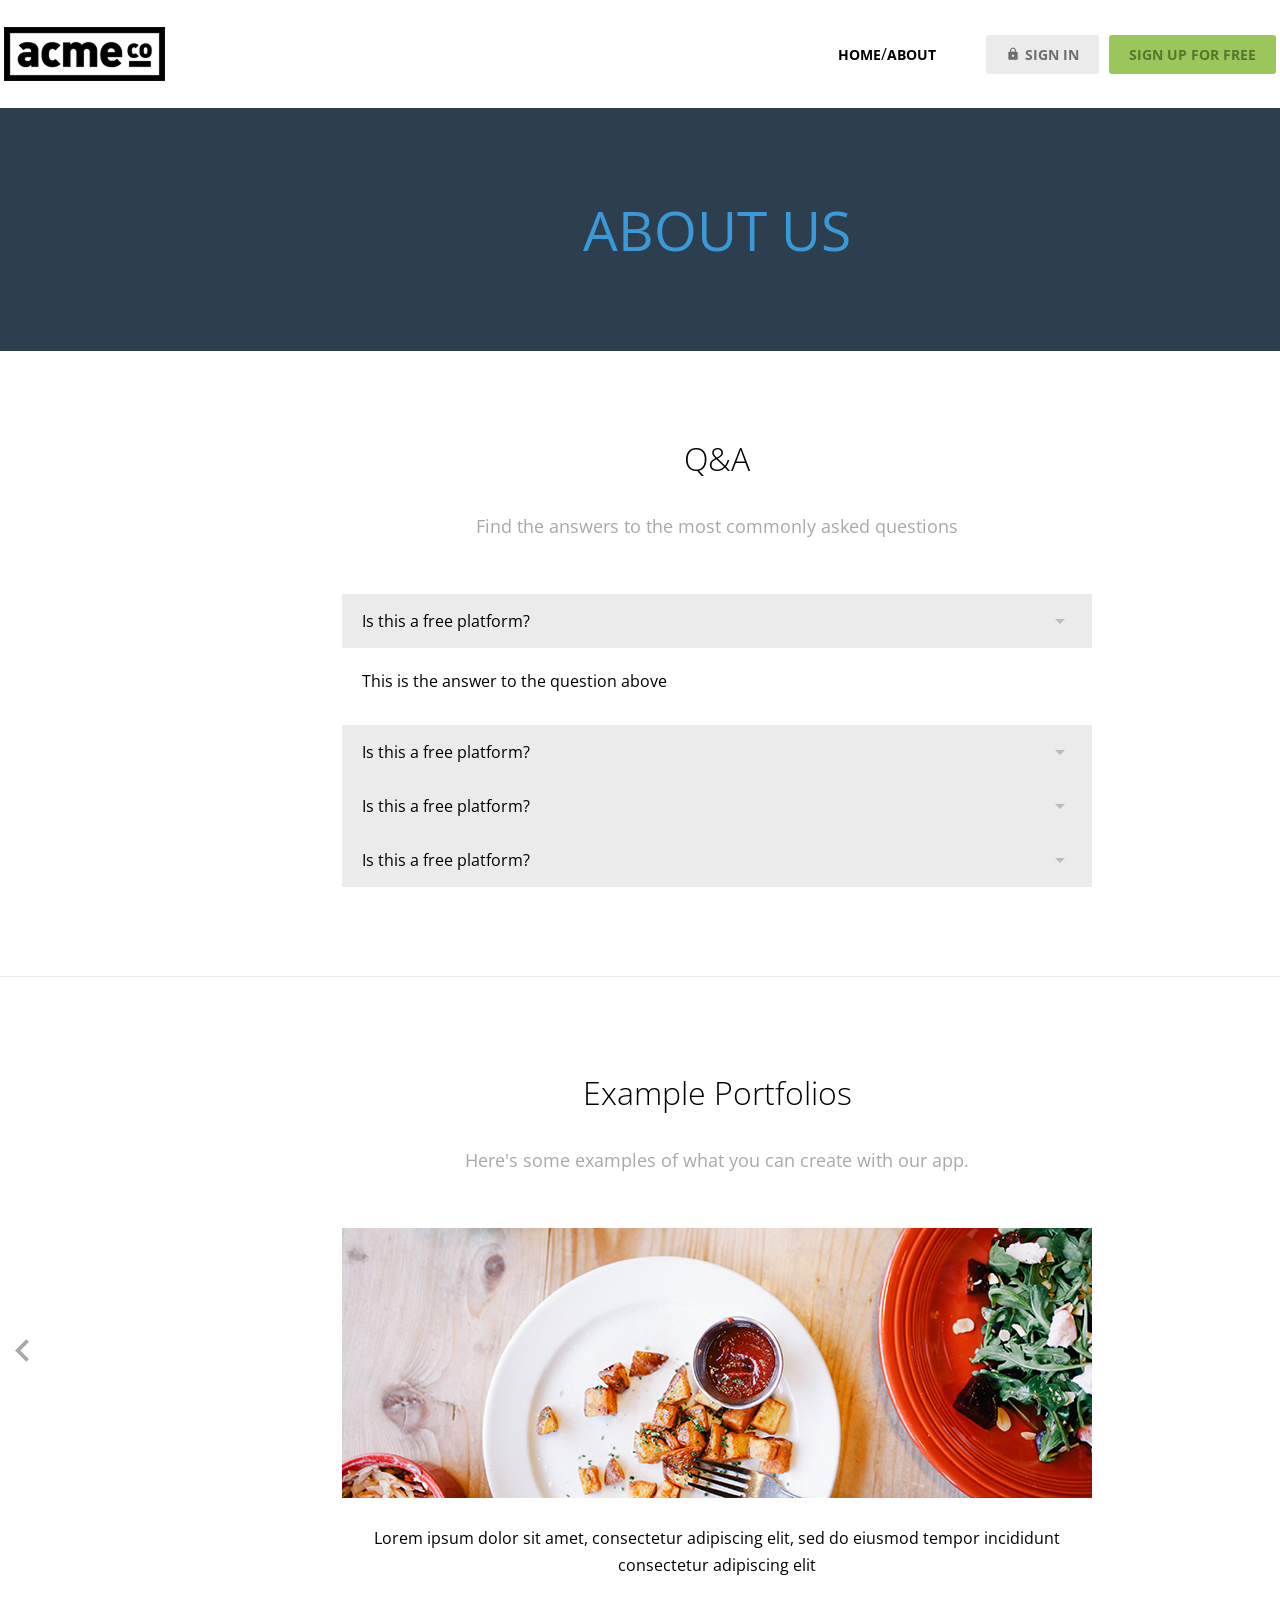
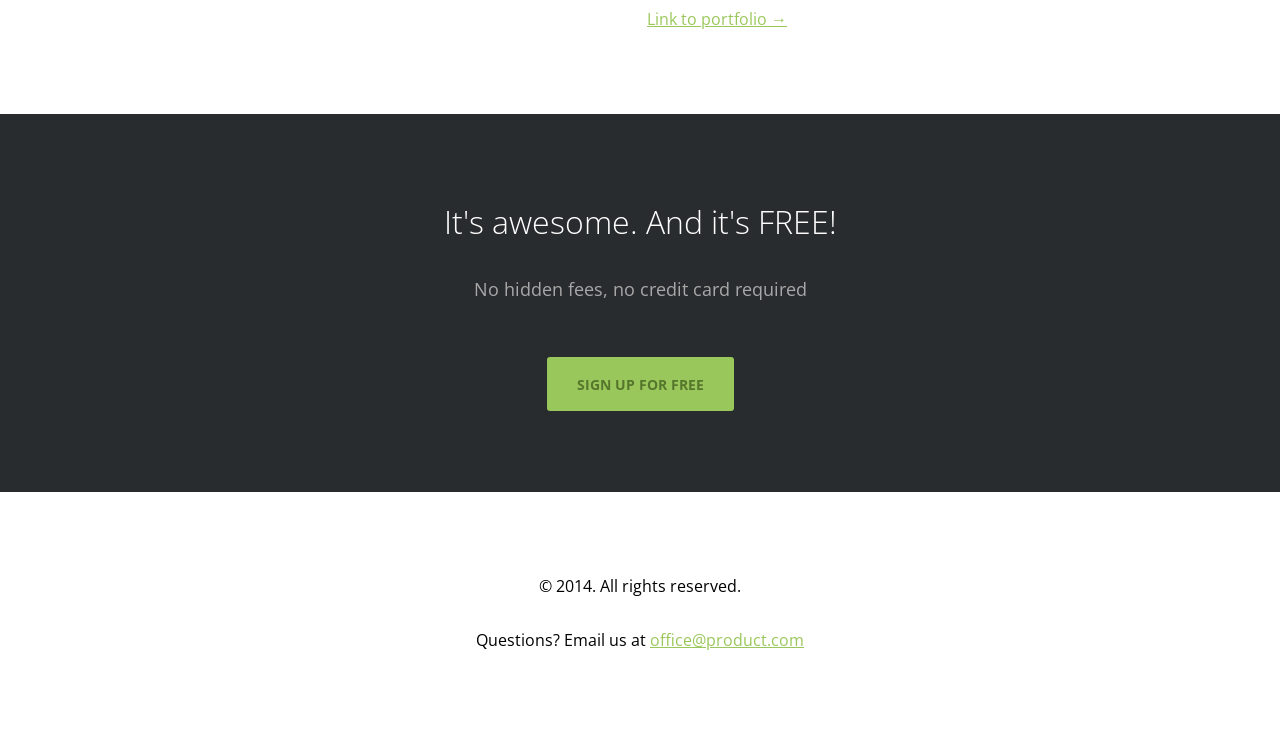
==== about.html @ 1b8a2b3a "feat: feat: About HTML/CSS 추가" ====
<!doctype html>
<html lang="en">
  <head>
    <meta charset="UTF-8" />
    <meta name="viewport" content="width=device-width, initial-scale=1.0" />
    <title>About - ACME</title>
    <link rel="preconnect" href="https://fonts.googleapis.com" />
    <link rel="preconnect" href="https://fonts.gstatic.com" crossorigin />
    <link
      href="https://fonts.googleapis.com/css2?family=Open+Sans:ital,wght@0,300..800;1,300..800&display=swap"
      rel="stylesheet"
    />
    <link href="https://fonts.googleapis.com/icon?family=Material+Icons" rel="stylesheet" />
    <link rel="stylesheet" href="css/common.css" />
    <link rel="stylesheet" href="css/about.css" />
  </head>

  <body>
    <header>
      <div class="container d-flex justify-content-between align-items-center">
        <h1 class="logo">
          <a href="index.html">
            <img src="images/logo.png" alt="acme logo" />
            <span class="hidden">ACME</span>
          </a>
        </h1>
        <nav>
          <ul class="d-flex align-items-center">
            <li><a href="" class="text-nav">home</a>/<a href="" class="text-nav">about</a></li>
            <li>
              <a href="#" class="btn btn-secondary"
                ><span class="material-icons">lock</span>sign in</a
              >
            </li>
            <li>
              <a href="#" class="btn btn-primary">sign up for free</a>
            </li>
          </ul>
        </nav>
      </div>
    </header>
    <main>
      <section class="hero inner-pd">
        <div class="container text-center">
          <h2 class="text-heading-xl">about us</h2>
        </div>
      </section>
      <section class="qna container inner-pd">
        <div class="header d-flex flex-column g-1">
          <h3 class="text-body-l">Q&amp;A</h3>
          <p class="text-body-m-plus">Find the answers to the most commonly asked questions</p>
        </div>
        <ul class="qnalist">
          <li class="active">
            <h4 class="question">
              Is this a free platform?
              <span class="material-icons">arrow_drop_down</span>
            </h4>
            <div class="answer">
              <p>This is the answer to the question above</p>
            </div>
          </li>
          <li>
            <h4 class="question">
              Is this a free platform?
              <span class="material-icons">arrow_drop_down</span>
            </h4>
            <div class="answer">
              <p>This is the answer to the question above</p>
            </div>
          </li>
          <li>
            <h4 class="question">
              Is this a free platform?
              <span class="material-icons">arrow_drop_down</span>
            </h4>
            <div class="answer">
              <p>This is the answer to the question above</p>
            </div>
          </li>
          <li>
            <h4 class="question">
              Is this a free platform?
              <span class="material-icons">arrow_drop_down</span>
            </h4>
            <div class="answer">
              <p>This is the answer to the question above</p>
            </div>
          </li>
        </ul>
      </section>
      <hr class="header" />
      <section class="portfolio slidewrapper container inner-pd">
        <div class="header d-flex flex-column g-1">
          <h3 class="text-body-l">Example Portfolios</h3>
          <p class="text-body-m-plus">Here's some examples of what you can create with our app.</p>
        </div>
        <ul class="slidecontainer">
          <li>
            <img src="images/portfolio_01.jpg" alt="portfolio_01.jpg" />
            <p>
              Lorem ipsum dolor sit amet, consectetur adipiscing elit, sed do eiusmod tempor
              incididunt consectetur adipiscing elit
            </p>
            <a href="" class="text-link">Link to portfolio &rarr;</a>
          </li>
          <li>
            <img src="images/portfolio_01.jpg" alt="portfolio_01.jpg" />
            <p>
              Lorem ipsum dolor sit amet, consectetur adipiscing elit, sed do eiusmod tempor
              incididunt consectetur adipiscing elit
            </p>
            <a href="" class="text-link">Link to portfolio &rarr;</a>
          </li>
          <li>
            <img src="images/portfolio_01.jpg" alt="portfolio_01.jpg" />
            <p>
              Lorem ipsum dolor sit amet, consectetur adipiscing elit, sed do eiusmod tempor
              incididunt consectetur adipiscing elit
            </p>
            <a href="" class="text-link">Link to portfolio &rarr;</a>
          </li>
        </ul>
        <button type="button" class="button prev">
          <span class="material-icons">chevron_left</span>
        </button>
        <button type="button" class="button next">
          <span class="material-icons">chevron_right</span>
        </button>
      </section>
      <section class="cta inner-pd d-flex flex-column align-items-center g-2">
        <div class="content d-flex flex-column g-1">
          <h3 class="text-body-l">It's awesome. And it's FREE!</h3>
          <p class="text-body-m-plus">No hidden fees, no credit card required</p>
        </div>
        <a href="#" class="btn btn-primary big">sign up for free</a>
      </section>
    </main>
    <footer class="inner-pd d-flex flex-column align-items-center g-1">
      <p>&copy; 2014. All rights reserved.</p>
      <p>Questions? Email us at <a href="#" class="text-link">office@product.com</a></p>
    </footer>
  </body>
</html>
---- css/common.css ----
/* 모든 페이지에 공통 적용할 스타일 */
@import url(./normalize.css);
@import url(./reset.css);
@import url(./flex-utility.css);

:root {
  /* 최상위 선택자 */
  /* Layout */
  --base-unit: 27px;
  --base-font: 16px;

  /* Color styles */
  --black: rgba(44, 44, 44, 1);
  --medium--gray: rgba(110, 110, 110, 1);
  --light--gray: rgba(168, 168, 168, 1);
  --super--light--gray: rgba(235, 235, 235, 1);
  --primary: rgba(154, 199, 91, 1);
  --secondary: rgba(85, 118, 44, 1);
  --white: rgba(255, 255, 255, 1);
  --hero: rgba(45, 62, 79, 1);
  --hero--title: rgba(58, 153, 216, 1);
  --medium-blue: rgba(67, 156, 207, 1);
  --light-blue: rgba(72, 157, 205, 1);
  --c-t-a: rgba(41, 44, 46, 1);

  /* Text-size styles */
  --heading--x-l: calc(var(--base-font) * 3.4375);
  --body--l: calc(var(--base-font) * 2);
  --heading--s: calc(var(--base-font) * 1.5);
  --body--m: var(--base-font);
  --nav--item: calc(var(--base-font) * 0.875);
  --body--m-plus: calc(var(--base-font) * 1.125);
  --link: var(--base-font);
  --button---secondary: calc(var(--base-font) * 0.875);
  --button---primary: calc(var(--base-font) * 0.875);
}

body {
  /* font-family: "Open Sans", sans-serif;
  font-size: var(--base-font);
  line-height: var(--base-unit); */
  font:
    var(--base-font)/var(--base-unit) "Open Sans",
    sans-serif;
}

/* 폰트 위계 */
.text-heading-xl {
  font-size: var(--heading--x-l);
  line-height: calc(var(--base-unit) * 3);
  color: var(--hero--title);
  text-transform: uppercase;
  letter-spacing: 2%;
}
.text-heading-s {
  font-size: var(--heading--s);
  line-height: var(--base-unit);
}
.text-body-l {
  font-size: var(--body--l);
  line-height: calc(var(--base-unit) * 2);
  font-weight: 300;
  text-align: center;
}
.text-body-m {
  font-size: var(--body--m);
  line-height: var(--base-unit);
}
.text-body-m-plus {
  font-size: var(--body--m-plus);
  line-height: var(--base-unit);
  text-align: center;
  color: var(--light--gray);
}
.text-nav {
  font-size: var(--nav--item);
  font-weight: bold;
  text-transform: uppercase;
}

/* 링크 버튼 */
.btn {
  height: 39px;
  background: var(--super--light--gray);
  border-radius: 3px;
  padding: 0 20px;
  display: inline-flex;
  color: var(--medium--gray);
  align-items: center;
  font-size: calc(var(--base-font) * 0.875);
  font-weight: bold;
  gap: 5px;
  text-transform: uppercase;
}
.btn .material-icons {
  font-size: 14px;
}
.btn-primary {
  background: var(--primary);
  color: var(--secondary);
}
.btn.big {
  height: calc(var(--base-unit) * 2);
  padding: 0 30px;
}

/* 폼 요소 */
.hero {
  background: var(--hero);
}
form {
  width: 350px;
  display: flex;
  flex-direction: column;
  gap: 10px;
}
.field {
  height: calc(var(--base-unit) * 2);
  background: var(--white);
  border-radius: 3px;
  padding: 0 20px;
  display: flex;
  gap: 10px;
  align-items: center;
  color: var(--light--gray);
}
form .field input {
  color: var(--black);
}
form .field input::placeholder {
  font-style: italic;
  color: var(--super--light--gray);
}
form button {
  height: calc(var(--base-unit) * 2);
  display: flex;
  align-items: center;
  justify-content: center;
  border: 1px solid var(--white);
  border-radius: 3px;
  font-size: calc(var(--base-font) * 1.125);
  color: var(--white);
  text-transform: uppercase;
  font-weight: bold;
}

/* 레이아웃 */
.container {
  width: 1272px;
  margin: 0 auto;
}
.inner-pd {
  padding: calc(var(--base-unit) * 3);
}
.inner-top-pd {
  padding-top: calc(var(--base-unit) * 3);
}

hr {
  border: none;
  /* border-top: 1px solid var(--super--light--gray); */
  height: 1px;
  background: var(--super--light--gray);
}

.text-link {
  text-decoration: underline;
  color: var(--primary);
}

section .header {
  margin-bottom: calc(var(--base-unit) * 2);
}

/* 헤더 */
body > header {
  background: var(--white);
  padding: var(--base-unit) 0;
  box-shadow: 0 4px 5px rgba(0, 0, 0, 0.1);
}
.hidden {
  position: absolute;
  clip-path: inset(50%);
  width: 1px;
  height: 1px;
  overflow: hidden;
}
header nav ul {
  gap: 10px;
}
header nav ul li:first-child {
  margin-right: 40px;
}

/* 슬라이드 */
.slidewrapper {
  position: relative;
  overflow: hidden;
}
.slidecontainer {
  width: 300%; /* js 부모 너비파악 > 슬라이드 개수 파악 > 너비 계산 지정할 예정 */
  display: flex;
  transition: 0.3s ease-out;
}
.slidecontainer li {
  width: 100%;
  display: flex;
  flex-direction: column;
  align-items: center;
  gap: var(--base-unit);
}
.slidecontainer li > p {
  width: 750px;
  text-align: center;
}
/* 버튼 */
.slidewrapper button {
  width: 45px;
  height: 45px;
  display: flex;
  justify-content: center;
  align-items: center;
  color: var(--light--gray);
  cursor: pointer;
  position: absolute;
  top: 50%;
  transform: translateY(-50%);
}
.slidewrapper button.prev {
  left: 0;
}
.slidewrapper button.next {
  right: 0;
}
.slidewrapper button span {
  font-size: 45px;
}

/* CTA */
.cta {
  background: var(--c-t-a);
}
.cta h3 {
  color: var(--white);
}
---- css/about.css ----
.qnalist {
  width: 750px;
  margin: 0 auto;
}
.qnalist li.active .active span {
  opacity: 1;
  transform: rotate(180deg);
}
.qnalist .question {
  display: flex;
  height: calc(var(--base-unit) * 2);
  padding: 0 20px;
  justify-content: space-between;
  align-items: center;
  background: var(--super--light--gray);
}
.qnalist .question span {
  color: #000;
  opacity: 0.2;
  transition: 0.35s;
}
.qnalist .answer {
  display: flex;
  height: 0;
  padding: 0 20px;
  flex-direction: column;
  gap: var(--base-unit);
  overflow: hidden;
  transition: 0.35s;
}
.qnalist li.active .answer {
  height: auto;
  padding: 20px 20px 30px;
}
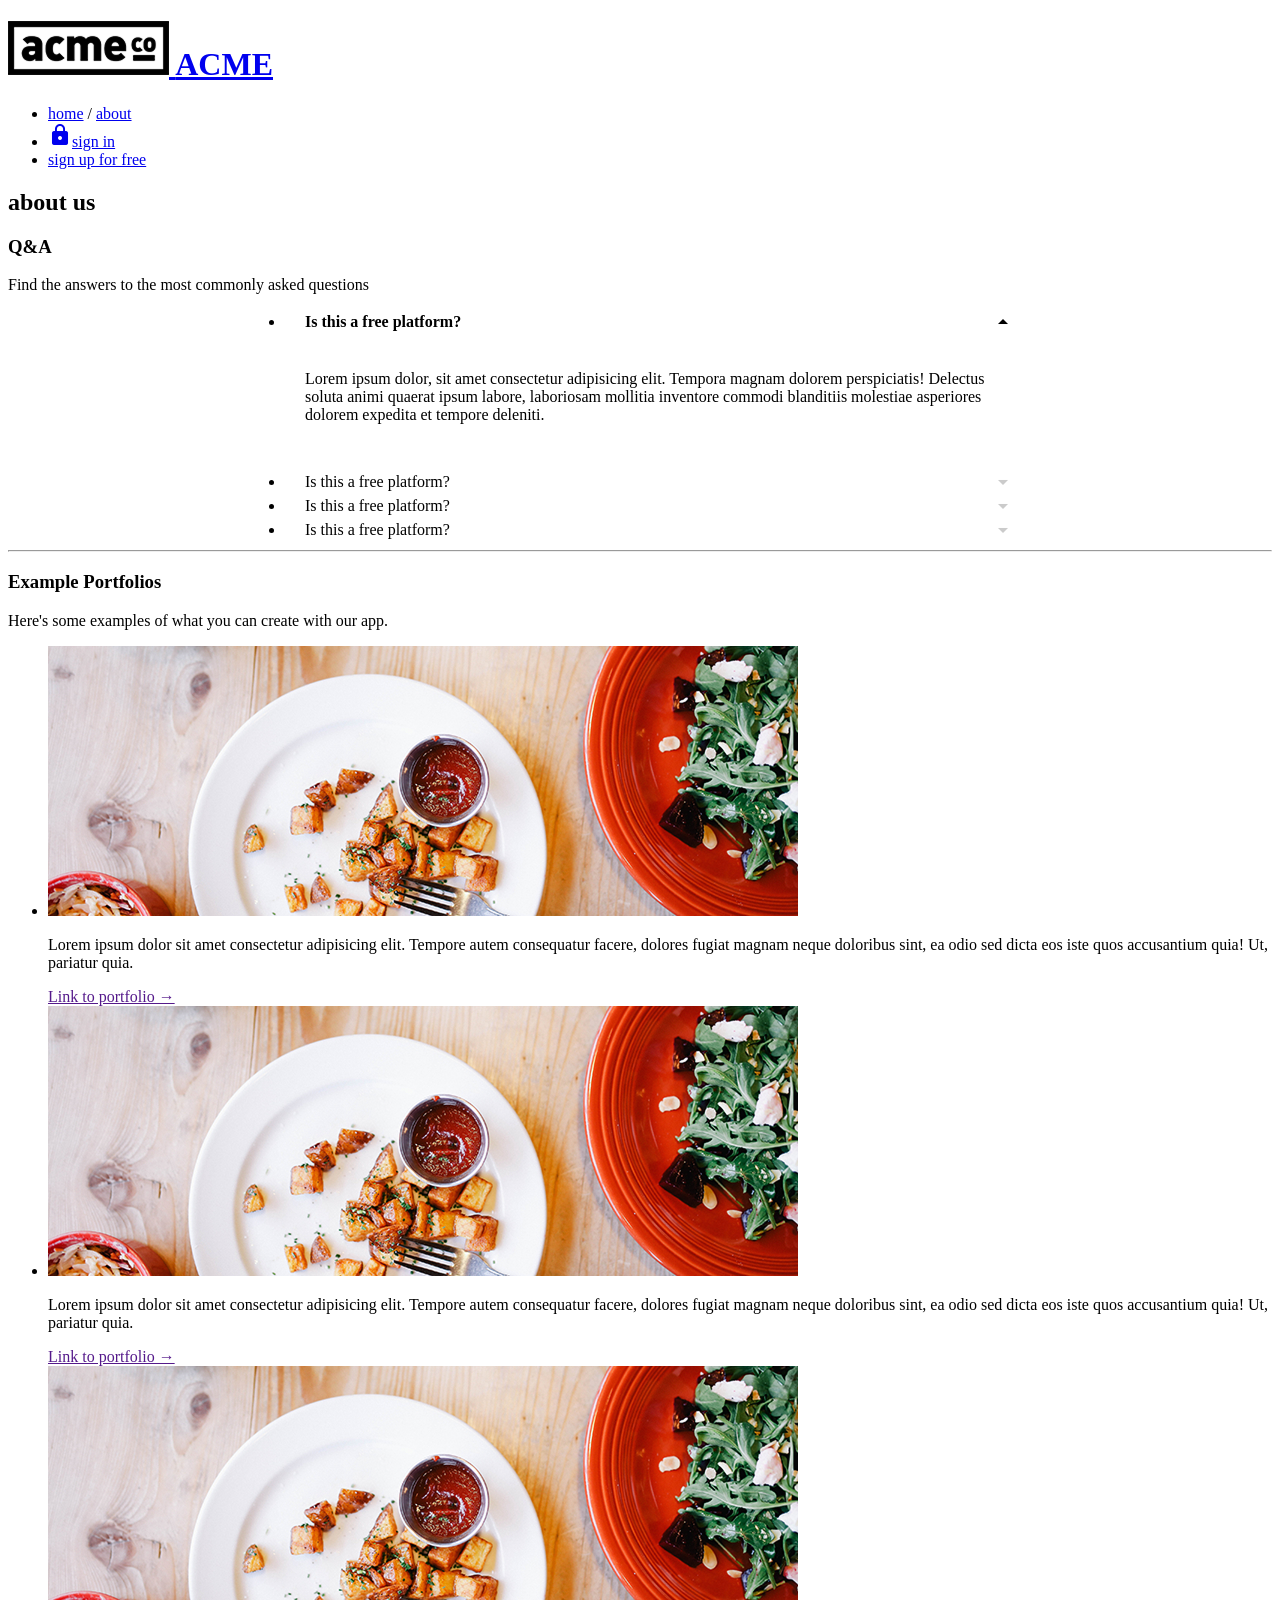
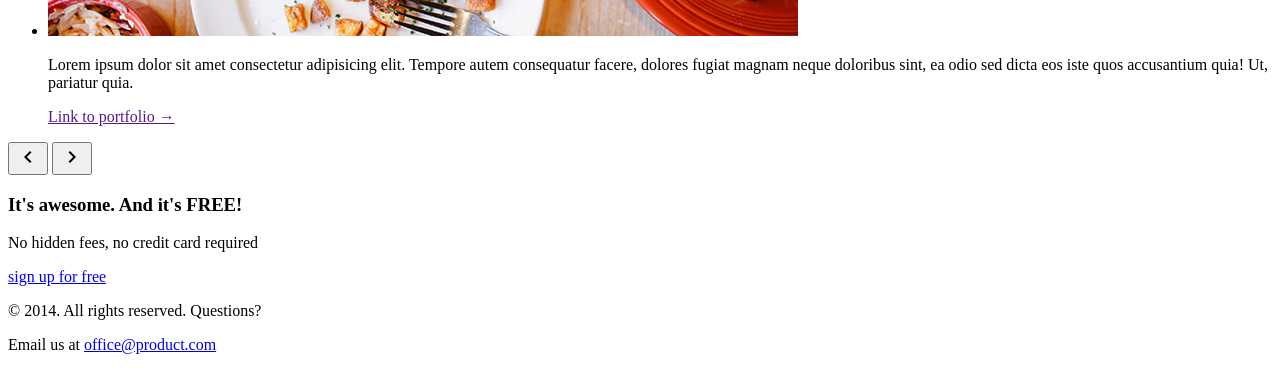
==== commit 34f0352b: "최신화" ====
--- a/about.html
+++ b/about.html
@@ -26,14 +26,18 @@
         </h1>
         <nav>
           <ul class="d-flex align-items-center">
-            <li><a href="" class="text-nav">home</a>/<a href="" class="text-nav">about</a></li>
             <li>
-              <a href="#" class="btn btn-secondary"
+              <a href="index.html" class="text-nav">home</a>
+              /
+              <a href="about.html" class="text-nav">about</a>
+            </li>
+            <li>
+              <a href="signin.html" class="btn btn-secondary"
                 ><span class="material-icons">lock</span>sign in</a
               >
             </li>
             <li>
-              <a href="#" class="btn btn-primary">sign up for free</a>
+              <a href="signup.html" class="btn btn-primary">sign up for free</a>
             </li>
           </ul>
         </nav>
@@ -41,8 +45,8 @@
     </header>
     <main>
       <section class="hero inner-pd">
-        <div class="container text-center">
-          <h2 class="text-heading-xl">about us</h2>
+        <div class="container">
+          <h2 class="text-heading-xl text-center">about us</h2>
         </div>
       </section>
       <section class="qna container inner-pd">
@@ -51,45 +55,73 @@
           <p class="text-body-m-plus">Find the answers to the most commonly asked questions</p>
         </div>
         <ul class="qnalist">
-          <li class="active">
-            <h4 class="question">
-              Is this a free platform?
-              <span class="material-icons">arrow_drop_down</span>
-            </h4>
-            <div class="answer">
-              <p>This is the answer to the question above</p>
-            </div>
+          <li>
+            <details open>
+              <summary class="question">
+                <span>Is this a free platform?</span>
+                <span class="material-icons">arrow_drop_down</span>
+              </summary>
+              <div class="answer">
+                <p>
+                  Lorem ipsum dolor, sit amet consectetur adipisicing elit. Tempora magnam dolorem
+                  perspiciatis! Delectus soluta animi quaerat ipsum labore, laboriosam mollitia
+                  inventore commodi blanditiis molestiae asperiores dolorem expedita et tempore
+                  deleniti.
+                </p>
+              </div>
+            </details>
           </li>
           <li>
-            <h4 class="question">
-              Is this a free platform?
-              <span class="material-icons">arrow_drop_down</span>
-            </h4>
-            <div class="answer">
-              <p>This is the answer to the question above</p>
-            </div>
+            <details>
+              <summary class="question">
+                <span>Is this a free platform?</span>
+                <span class="material-icons">arrow_drop_down</span>
+              </summary>
+              <div class="answer">
+                <p>
+                  Lorem ipsum dolor, sit amet consectetur adipisicing elit. Tempora magnam dolorem
+                  perspiciatis! Delectus soluta animi quaerat ipsum labore, laboriosam mollitia
+                  inventore commodi blanditiis molestiae asperiores dolorem expedita et tempore
+                  deleniti.
+                </p>
+              </div>
+            </details>
           </li>
           <li>
-            <h4 class="question">
-              Is this a free platform?
-              <span class="material-icons">arrow_drop_down</span>
-            </h4>
-            <div class="answer">
-              <p>This is the answer to the question above</p>
-            </div>
+            <details>
+              <summary class="question">
+                <span>Is this a free platform?</span>
+                <span class="material-icons">arrow_drop_down</span>
+              </summary>
+              <div class="answer">
+                <p>
+                  Lorem ipsum dolor, sit amet consectetur adipisicing elit. Tempora magnam dolorem
+                  perspiciatis! Delectus soluta animi quaerat ipsum labore, laboriosam mollitia
+                  inventore commodi blanditiis molestiae asperiores dolorem expedita et tempore
+                  deleniti.
+                </p>
+              </div>
+            </details>
           </li>
           <li>
-            <h4 class="question">
-              Is this a free platform?
-              <span class="material-icons">arrow_drop_down</span>
-            </h4>
-            <div class="answer">
-              <p>This is the answer to the question above</p>
-            </div>
+            <details>
+              <summary class="question">
+                <span>Is this a free platform?</span>
+                <span class="material-icons">arrow_drop_down</span>
+              </summary>
+              <div class="answer">
+                <p>
+                  Lorem ipsum dolor, sit amet consectetur adipisicing elit. Tempora magnam dolorem
+                  perspiciatis! Delectus soluta animi quaerat ipsum labore, laboriosam mollitia
+                  inventore commodi blanditiis molestiae asperiores dolorem expedita et tempore
+                  deleniti.
+                </p>
+              </div>
+            </details>
           </li>
         </ul>
       </section>
-      <hr class="header" />
+      <hr class="container" />
       <section class="portfolio slidewrapper container inner-pd">
         <div class="header d-flex flex-column g-1">
           <h3 class="text-body-l">Example Portfolios</h3>
@@ -97,26 +129,29 @@
         </div>
         <ul class="slidecontainer">
           <li>
-            <img src="images/portfolio_01.jpg" alt="portfolio_01.jpg" />
+            <img src="images/portfolio_01.jpg" alt="portfolio_01" />
             <p>
-              Lorem ipsum dolor sit amet, consectetur adipiscing elit, sed do eiusmod tempor
-              incididunt consectetur adipiscing elit
+              Lorem ipsum dolor sit amet consectetur adipisicing elit. Tempore autem consequatur
+              facere, dolores fugiat magnam neque doloribus sint, ea odio sed dicta eos iste quos
+              accusantium quia! Ut, pariatur quia.
             </p>
             <a href="" class="text-link">Link to portfolio &rarr;</a>
           </li>
           <li>
-            <img src="images/portfolio_01.jpg" alt="portfolio_01.jpg" />
+            <img src="images/portfolio_01.jpg" alt="portfolio_01" />
             <p>
-              Lorem ipsum dolor sit amet, consectetur adipiscing elit, sed do eiusmod tempor
-              incididunt consectetur adipiscing elit
+              Lorem ipsum dolor sit amet consectetur adipisicing elit. Tempore autem consequatur
+              facere, dolores fugiat magnam neque doloribus sint, ea odio sed dicta eos iste quos
+              accusantium quia! Ut, pariatur quia.
             </p>
             <a href="" class="text-link">Link to portfolio &rarr;</a>
           </li>
           <li>
-            <img src="images/portfolio_01.jpg" alt="portfolio_01.jpg" />
+            <img src="images/portfolio_01.jpg" alt="portfolio_01" />
             <p>
-              Lorem ipsum dolor sit amet, consectetur adipiscing elit, sed do eiusmod tempor
-              incididunt consectetur adipiscing elit
+              Lorem ipsum dolor sit amet consectetur adipisicing elit. Tempore autem consequatur
+              facere, dolores fugiat magnam neque doloribus sint, ea odio sed dicta eos iste quos
+              accusantium quia! Ut, pariatur quia.
             </p>
             <a href="" class="text-link">Link to portfolio &rarr;</a>
           </li>
@@ -137,8 +172,8 @@
       </section>
     </main>
     <footer class="inner-pd d-flex flex-column align-items-center g-1">
-      <p>&copy; 2014. All rights reserved.</p>
-      <p>Questions? Email us at <a href="#" class="text-link">office@product.com</a></p>
+      <p>&copy; 2014. All rights reserved. Questions?</p>
+      <p>Email us at <a href="#" class="text-link">office@product.com</a></p>
     </footer>
   </body>
 </html>
--- a/css/common.css
+++ b/css/common.css
@@ -1,18 +1,16 @@
-/* 모든 페이지에 공통 적용할 스타일 */
-@import url(./normalize.css);
-@import url(./reset.css);
-@import url(./flex-utility.css);
+@import url("normalize.css");
+@import url("reset.css");
+@import url("flex-utility.css");
 
 :root {
-  /* 최상위 선택자 */
   /* Layout */
   --base-unit: 27px;
   --base-font: 16px;
 
   /* Color styles */
   --black: rgba(44, 44, 44, 1);
+  --light--gray: rgba(168, 168, 168, 1);
   --medium--gray: rgba(110, 110, 110, 1);
-  --light--gray: rgba(168, 168, 168, 1);
   --super--light--gray: rgba(235, 235, 235, 1);
   --primary: rgba(154, 199, 91, 1);
   --secondary: rgba(85, 118, 44, 1);
@@ -37,8 +35,8 @@
 
 body {
   /* font-family: "Open Sans", sans-serif;
-  font-size: var(--base-font);
-  line-height: var(--base-unit); */
+  font-size:var(--base-font);
+  line-height:var(--base-unit); */
   font:
     var(--base-font)/var(--base-unit) "Open Sans",
     sans-serif;
@@ -52,20 +50,24 @@
   text-transform: uppercase;
   letter-spacing: 2%;
 }
+
 .text-heading-s {
   font-size: var(--heading--s);
   line-height: var(--base-unit);
 }
+
 .text-body-l {
   font-size: var(--body--l);
   line-height: calc(var(--base-unit) * 2);
   font-weight: 300;
   text-align: center;
 }
+
 .text-body-m {
   font-size: var(--body--m);
   line-height: var(--base-unit);
 }
+
 .text-body-m-plus {
   font-size: var(--body--m-plus);
   line-height: var(--base-unit);
@@ -77,7 +79,6 @@
   font-weight: bold;
   text-transform: uppercase;
 }
-
 /* 링크 버튼 */
 .btn {
   height: 39px;
@@ -114,69 +115,52 @@
   flex-direction: column;
   gap: 10px;
 }
-.field {
+form .field {
   height: calc(var(--base-unit) * 2);
   background: var(--white);
   border-radius: 3px;
   padding: 0 20px;
   display: flex;
-  gap: 10px;
   align-items: center;
   color: var(--light--gray);
 }
+form .field label {
+  display: flex;
+}
 form .field input {
+  font-style: italic;
   color: var(--black);
+  width: 100%;
+  outline: none;
+}
+form .field:focus-within {
+  box-shadow: inset 0 0 5px rgba(72, 0, 255, 0.7);
 }
 form .field input::placeholder {
-  font-style: italic;
   color: var(--super--light--gray);
 }
 form button {
   height: calc(var(--base-unit) * 2);
+  border-radius: 3px;
   display: flex;
   align-items: center;
   justify-content: center;
+  color: var(--white);
+  font-size: calc(var(--base-font) * 1.125);
+  text-transform: uppercase;
+  font-weight: bold;
   border: 1px solid var(--white);
-  border-radius: 3px;
-  font-size: calc(var(--base-font) * 1.125);
-  color: var(--white);
-  text-transform: uppercase;
-  font-weight: bold;
-}
-
+}
 /* 레이아웃 */
 .container {
   width: 1272px;
   margin: 0 auto;
 }
 .inner-pd {
-  padding: calc(var(--base-unit) * 3);
+  padding: calc(var(--base-unit) * 3) 0;
 }
 .inner-top-pd {
   padding-top: calc(var(--base-unit) * 3);
-}
-
-hr {
-  border: none;
-  /* border-top: 1px solid var(--super--light--gray); */
-  height: 1px;
-  background: var(--super--light--gray);
-}
-
-.text-link {
-  text-decoration: underline;
-  color: var(--primary);
-}
-
-section .header {
-  margin-bottom: calc(var(--base-unit) * 2);
-}
-
-/* 헤더 */
-body > header {
-  background: var(--white);
-  padding: var(--base-unit) 0;
-  box-shadow: 0 4px 5px rgba(0, 0, 0, 0.1);
 }
 .hidden {
   position: absolute;
@@ -185,6 +169,29 @@
   height: 1px;
   overflow: hidden;
 }
+
+hr {
+  border: none;
+  /* border-top:1px solid var(--super--light--gray); */
+  height: 1px;
+  background: var(--super--light--gray);
+}
+
+.text-link {
+  text-decoration: underline;
+  color: var(--primary);
+}
+section .header {
+  margin-bottom: calc(var(--base-unit) * 2);
+}
+
+/* 헤더 */
+body > header {
+  background: var(--white);
+  padding: var(--base-unit) 0;
+  box-shadow: 0 4px 5px rgba(0, 0, 0, 0.1);
+}
+
 header nav ul {
   gap: 10px;
 }
@@ -198,7 +205,7 @@
   overflow: hidden;
 }
 .slidecontainer {
-  width: 300%; /* js 부모 너비파악 > 슬라이드 개수 파악 > 너비 계산 지정할 예정 */
+  width: 300%; /* js 부모 너비파악, 슬라이드 개수 파악, 너비 계산 지정할 예정 */
   display: flex;
   transition: 0.3s ease-out;
 }
@@ -210,10 +217,9 @@
   gap: var(--base-unit);
 }
 .slidecontainer li > p {
-  width: 750px;
+  width: 700px;
   text-align: center;
 }
-/* 버튼 */
 .slidewrapper button {
   width: 45px;
   height: 45px;
@@ -232,9 +238,6 @@
 .slidewrapper button.next {
   right: 0;
 }
-.slidewrapper button span {
-  font-size: 45px;
-}
 
 /* CTA */
 .cta {
--- a/css/about.css
+++ b/css/about.css
@@ -2,7 +2,22 @@
   width: 750px;
   margin: 0 auto;
 }
-.qnalist li.active .active span {
+.qnalist details {
+  interpolate-size: allow-keywords;
+}
+.qnalist details::details-content {
+  block-size: 0;
+  opacity: 0;
+  overflow: hidden;
+  transition:
+    block-size 0.35s ease,
+    opacity 0.35s ease;
+}
+.qnalist details[open]::details-content {
+  block-size: auto;
+  opacity: 1;
+}
+.qnalist details[open] .question .material-icons {
   opacity: 1;
   transform: rotate(180deg);
 }
@@ -13,22 +28,28 @@
   justify-content: space-between;
   align-items: center;
   background: var(--super--light--gray);
+  cursor: pointer;
+  font-size: var(--heading--s);
+  line-height: var(--base-unit);
 }
-.qnalist .question span {
+.qnalist .question::-webkit-details-marker {
+  display: none;
+}
+.qnalist .question::marker {
+  content: "";
+}
+.qnalist .question .material-icons {
+  opacity: 0.2;
   color: #000;
-  opacity: 0.2;
   transition: 0.35s;
 }
 .qnalist .answer {
   display: flex;
-  height: 0;
-  padding: 0 20px;
+  padding: 20px 20px 30px;
   flex-direction: column;
-  gap: var(--base-unit);
-  overflow: hidden;
-  transition: 0.35s;
+  gap: 27px;
+  box-sizing: border-box;
 }
-.qnalist li.active .answer {
-  height: auto;
-  padding: 20px 20px 30px;
+.qnalist details[open] .question {
+  font-weight: bold;
 }
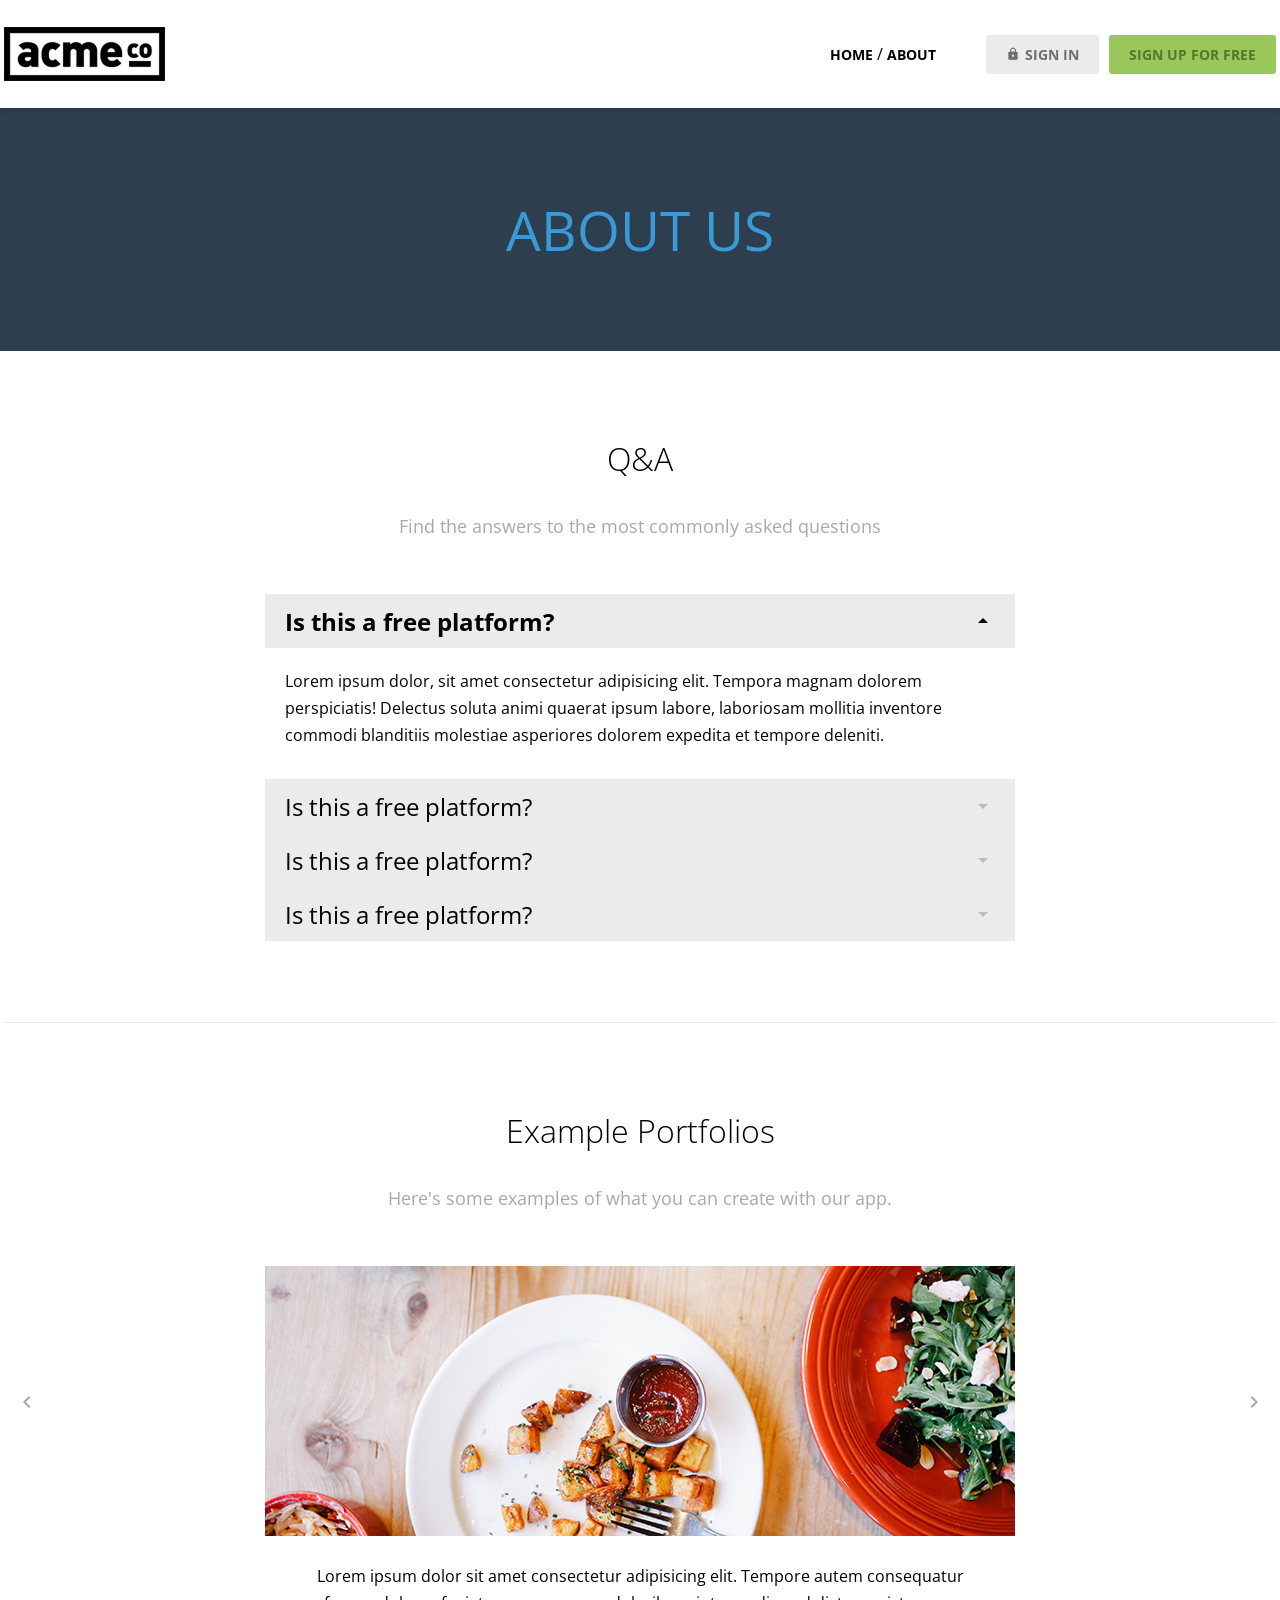
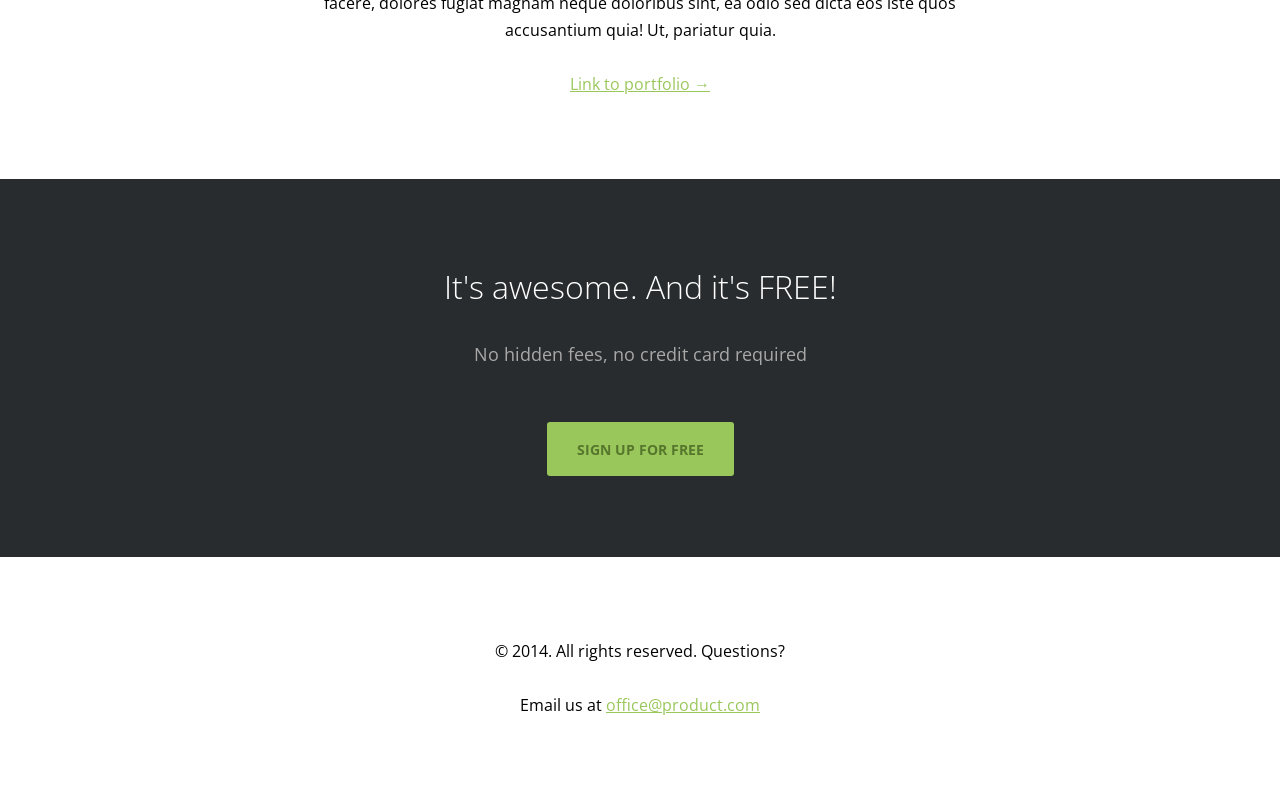
==== commit 880325c8: "feat: 슬라이드, 아코디언 js 추가" ====
--- a/about.html
+++ b/about.html
@@ -175,5 +175,7 @@
       <p>&copy; 2014. All rights reserved. Questions?</p>
       <p>Email us at <a href="#" class="text-link">office@product.com</a></p>
     </footer>
+    <script src="js/main.js"></script>
+    <script src="js/about.js"></script>
   </body>
 </html>
--- a/css/common.css
+++ b/css/common.css
@@ -186,10 +186,21 @@
 }
 
 /* 헤더 */
+body {
+  transition: 0.5s;
+}
+
 body > header {
   background: var(--white);
   padding: var(--base-unit) 0;
   box-shadow: 0 4px 5px rgba(0, 0, 0, 0.1);
+  position: sticky;
+  top: 0;
+  transition: 0.5s;
+}
+
+body header.fixed {
+  padding: calc(var(--base-unit) / 2) 0;
 }
 
 header nav ul {
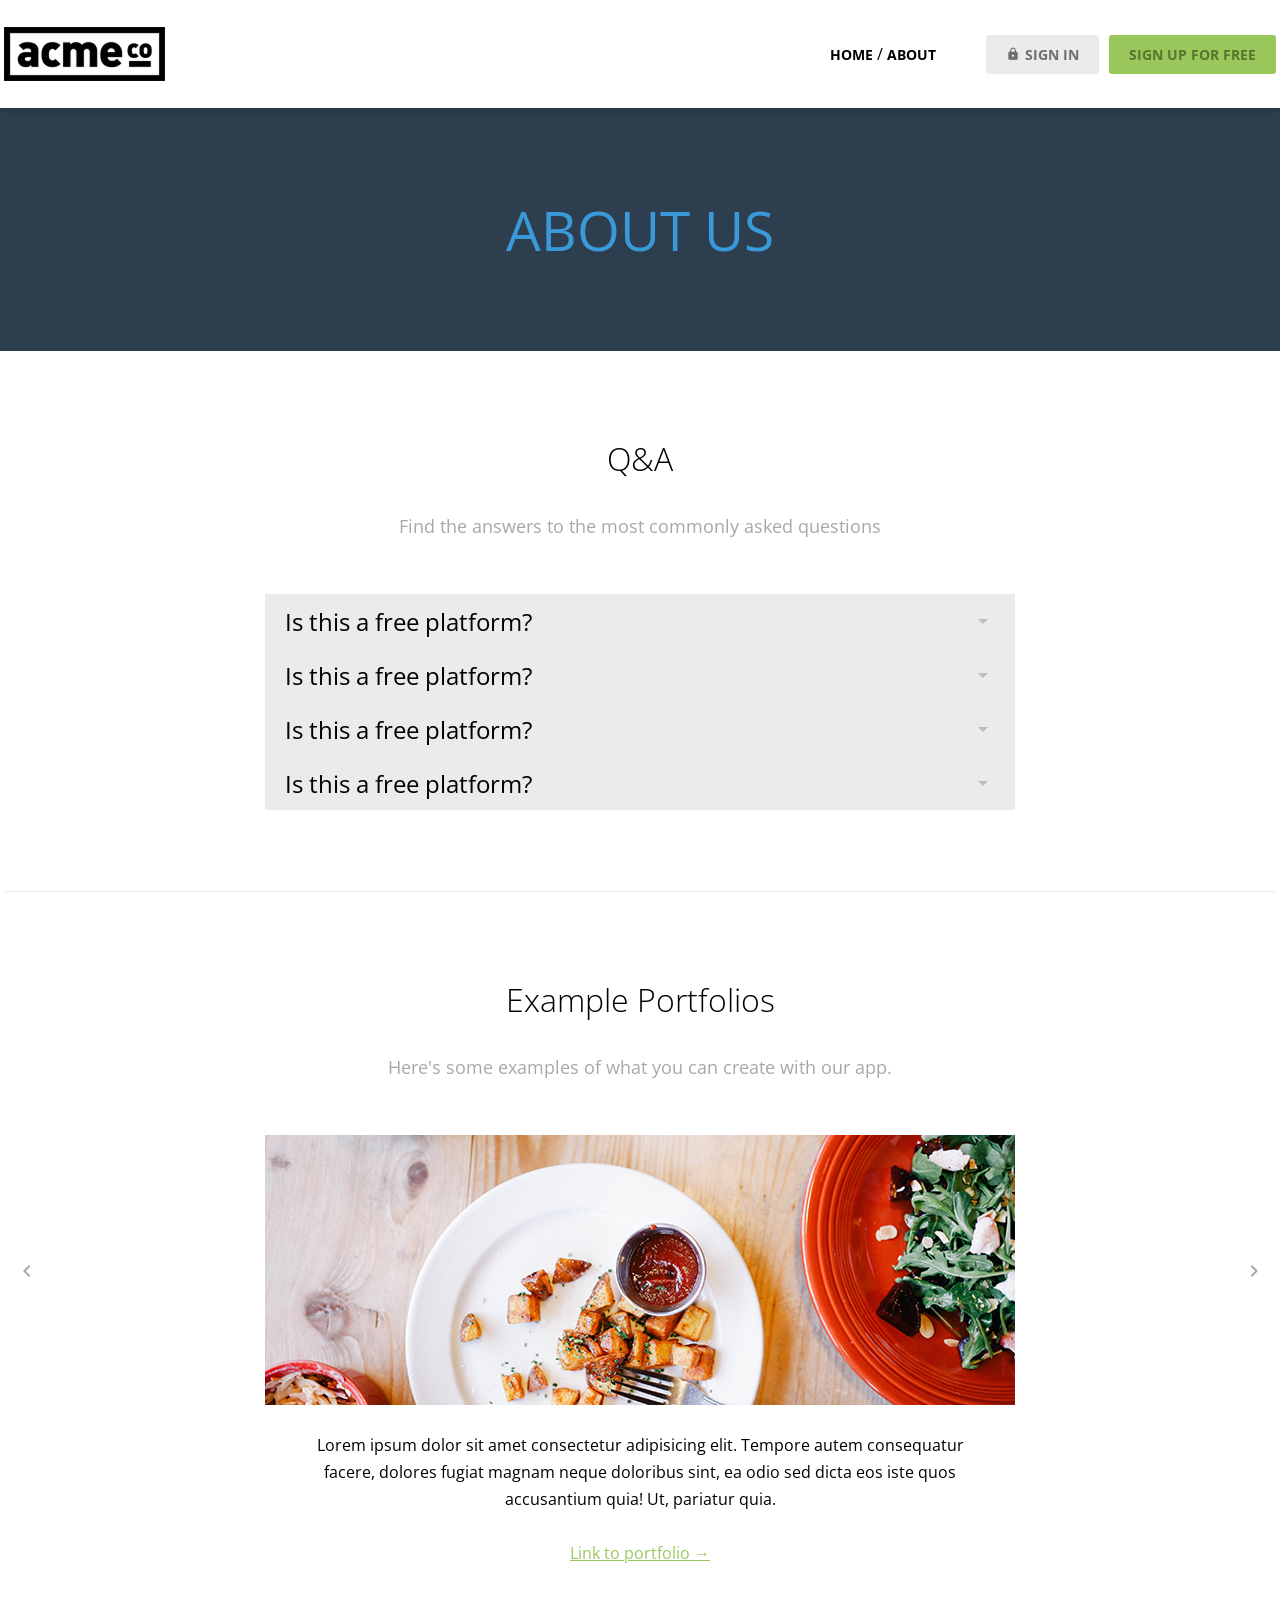
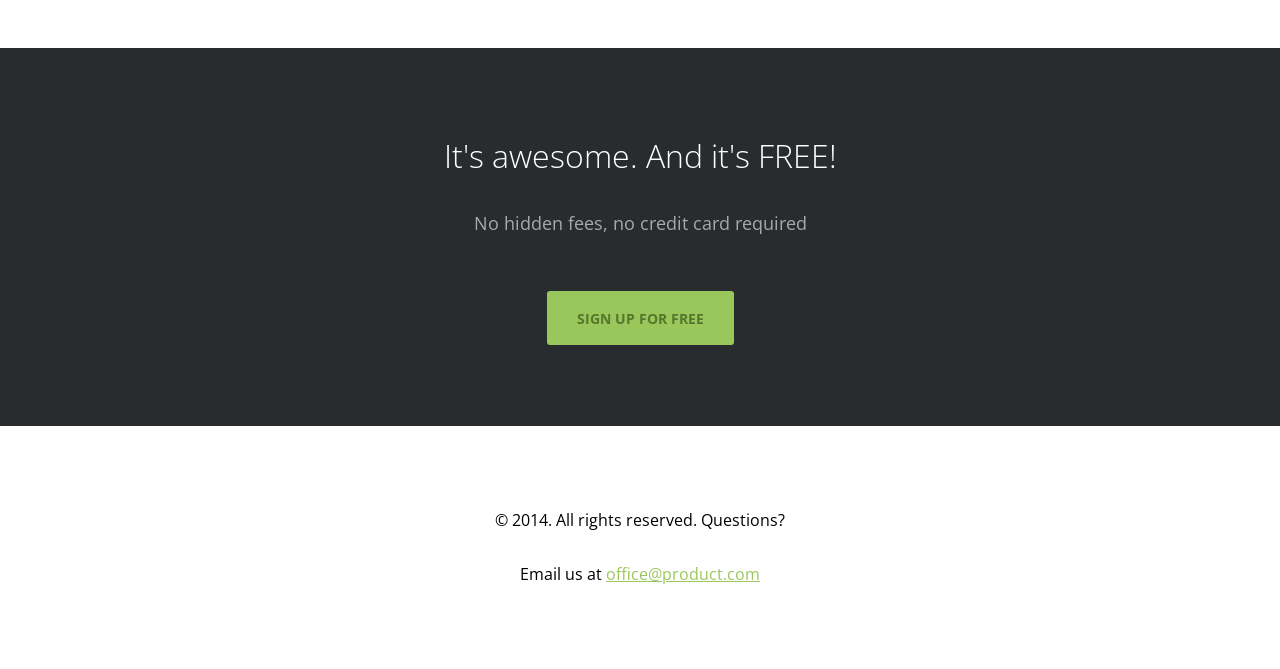
==== commit 0becd121: "feat: 피드백 js 추가" ====
--- a/about.html
+++ b/about.html
@@ -56,7 +56,7 @@
         </div>
         <ul class="qnalist">
           <li>
-            <details open>
+            <details>
               <summary class="question">
                 <span>Is this a free platform?</span>
                 <span class="material-icons">arrow_drop_down</span>
--- a/css/common.css
+++ b/css/common.css
@@ -153,7 +153,8 @@
 }
 /* 레이아웃 */
 .container {
-  width: 1272px;
+  max-width: 1272px;
+  width: 100%;
   margin: 0 auto;
 }
 .inner-pd {
